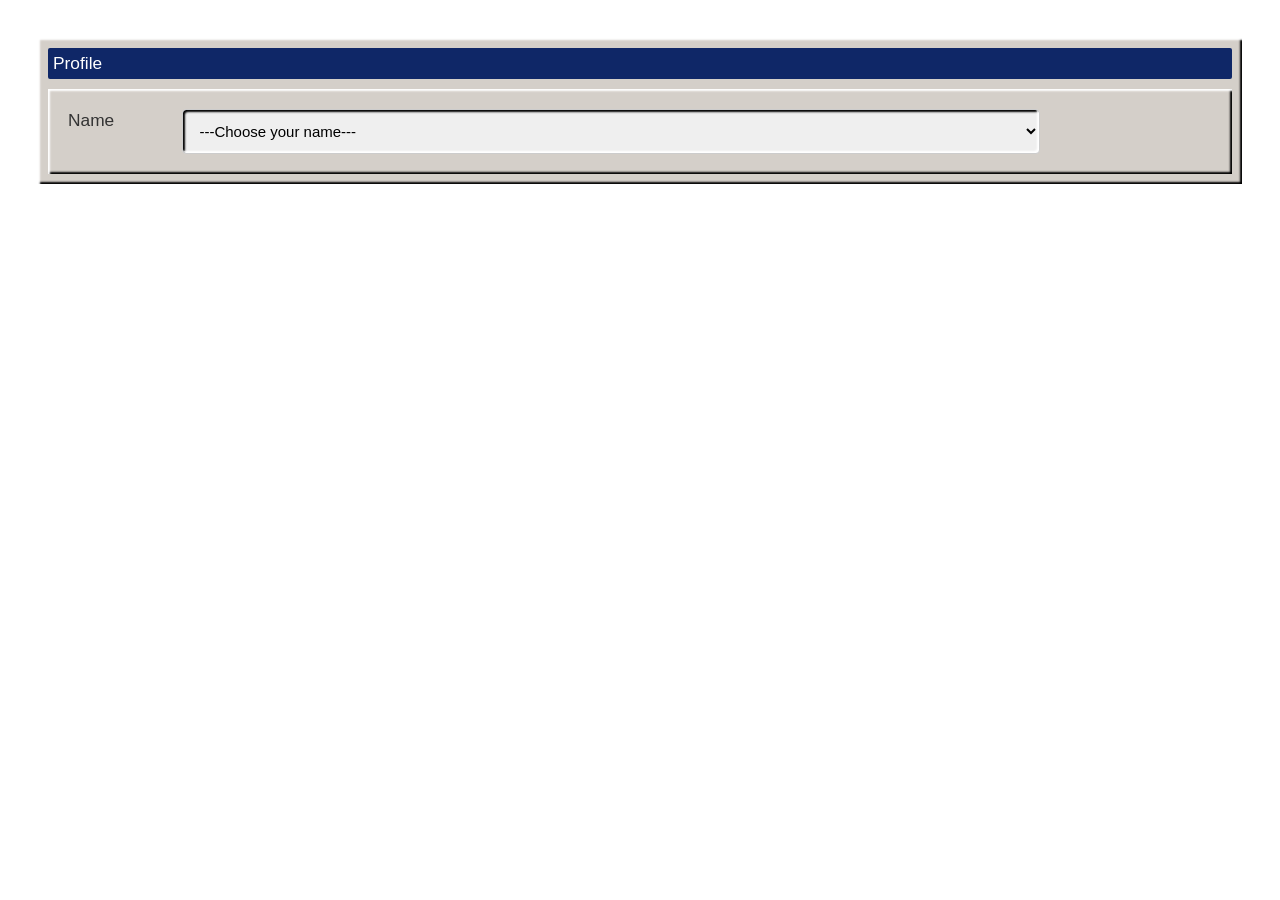
==== packet.html @ 144e25d4 "packet" ====
<!DOCTYPE html>
<html>

<head>
	<title>Jun Jung</title>
    <meta charset="utf-8" />
    <link rel="stylesheet" href="assets/packet.css" type="text/css" />
    <script src="assets/script.js"></script>
</head>

<body>
    
    
    <div class="container embossed">
    <div class="title">Profile</div>
        
    <div class="form_container embossed">    
  <form action="/action_page.php">  
  <div class="row">
    <div class="col-25">
      <label for="fname">Name</label>
    </div>
    <div class="col-75">
<!--        <div class="select">-->
            <select>
            <option value="analobo">---Choose your name---</option>
            <option value="analobo">Ana Lobo</option>
            <option value="anezka">Anežka Minarikova</option>
            <option value="anaa">Anna Sagström</option>
            <option value="harin">Harin Jung</option>
            <option value="herdiman">Herdimas Anggara</option>
            <option value="james">James Goggin</option>
            <option value="luize">Luiza Dale</option>
            <option value="mengyi">Mengyi Qian</option>
            <option value="mianwei">Mianwei Wang</option>
            <option value="milo">Milo Bonacci</option>
            <option value="mindy">Mindy Seu</option>
            <option value="minhwan">Minhwan Kim</option>
            <option value="nick">Nick Massarelli</option>
            <option value="rok">Rok Hudobivnik</option>
            <option value="tuan">Tuan Quoc Pham</option>
            </select>
<!--        </div>-->
    </div>
  </div>
<!--
  <div class="row">
    <div class="col-25">
      <label for="lname">Prescriber</label>
    </div>
    <div class="col-75">
      <div class="contents">Jun Jung</div>
    </div>
  </div>
-->
<!--
  <div class="row">
    <div class="col-25">
      <label for="country">Country</label>
    </div>
    <div class="col-75">
      <select id="country" name="country">
        <option value="australia">Australia</option>
        <option value="canada">Canada</option>
        <option value="usa">USA</option>
      </select>
    </div>
  </div>
  <div class="row">
    <div class="col-25">
      <label for="subject">Subject</label>
    </div>
    <div class="col-75">
      <textarea id="subject" name="subject" placeholder="Write something.." style="height:200px"></textarea>
    </div>
  </div>
-->
<!--
  <div class="row">
    <input type="submit" value="Submit">
  </div>
-->
  </form>
</div>
 
        
    </div>
    
    
</body>   
</html>
---- assets/packet.css ----
@font-face {
font-family: "MS";
src: url("MS.ttf") format("truetype");
}

body {
    font-family: arial, Geneva, sans-serif;
    padding: 30px;
    font-size: 13pt;
}

h1 {
    text-align: center;
}

.container {
  background-color: rgb(212, 207, 201);
  padding: 10px;
}

.title {
    color: white;
    height: auto;
    background-color: rgb(15,39,103);
    padding: 5px;
    border-radius: 2px;
}

.form_container {
/*    border: 1px solid;*/
    margin-top: 10px;
    padding: 20px;
}

div[class*="embossed"] {
    background: rgb(212, 207, 201);
    color: #333;
}

.embossed {
    box-shadow: 
        inset 2px 2px 2px rgba(255,255,255), 
        inset -2px -2px 2px rgba(0,0,0);
}



* {
  box-sizing: border-box;
}

input[type=text], select, textarea {
  width: 100%;
  padding: 12px;
  border: 1px solid #ccc;
  border-radius: 4px;
  resize: vertical;
}

label {
  display: inline-block;
}


select {
    font-size: 15px;
        box-shadow: 
        inset -2px -2px 2px rgba(255,255,255), 
        inset 2px 2px 2px rgba(0,0,0);
/*    border-radius: 0px;*/
}

.select {
                position: relative; 
                display: block; 
                width: 15em; 
                height: 2em; 
                line-height: 3; 
                overflow: hidden; 
                border-radius: .25em; 
                padding-bottom:10px; 
}


.col-25 {
  float: left;
  width: 10%;
    padding-top: 1px;
    padding-bottom: 20px;
}

.col-75 {
  float: left;
  width: 75%;
/*    height: 100px;*/
}

.contents {
    padding-top: 1px;  
}

/* Clear floats after the columns */
.row:after {
  content: "";
  display: table;
  clear: both;
}

input[type=submit] {
  background-color: #4CAF50;
  color: white;
  padding: 12px 20px;
  border: none;
  border-radius: 4px;
  cursor: pointer;
  float: right;
}

input[type=submit]:hover {
  background-color: #45a049;
}

/* Responsive layout - when the screen is less than 600px wide, make the two columns stack on top of each other instead of next to each other */
@media screen and (max-width: 600px) {
  .col-25, .col-75, input[type=submit] {
    width: 100%;
    margin-top: 0;
  }
}
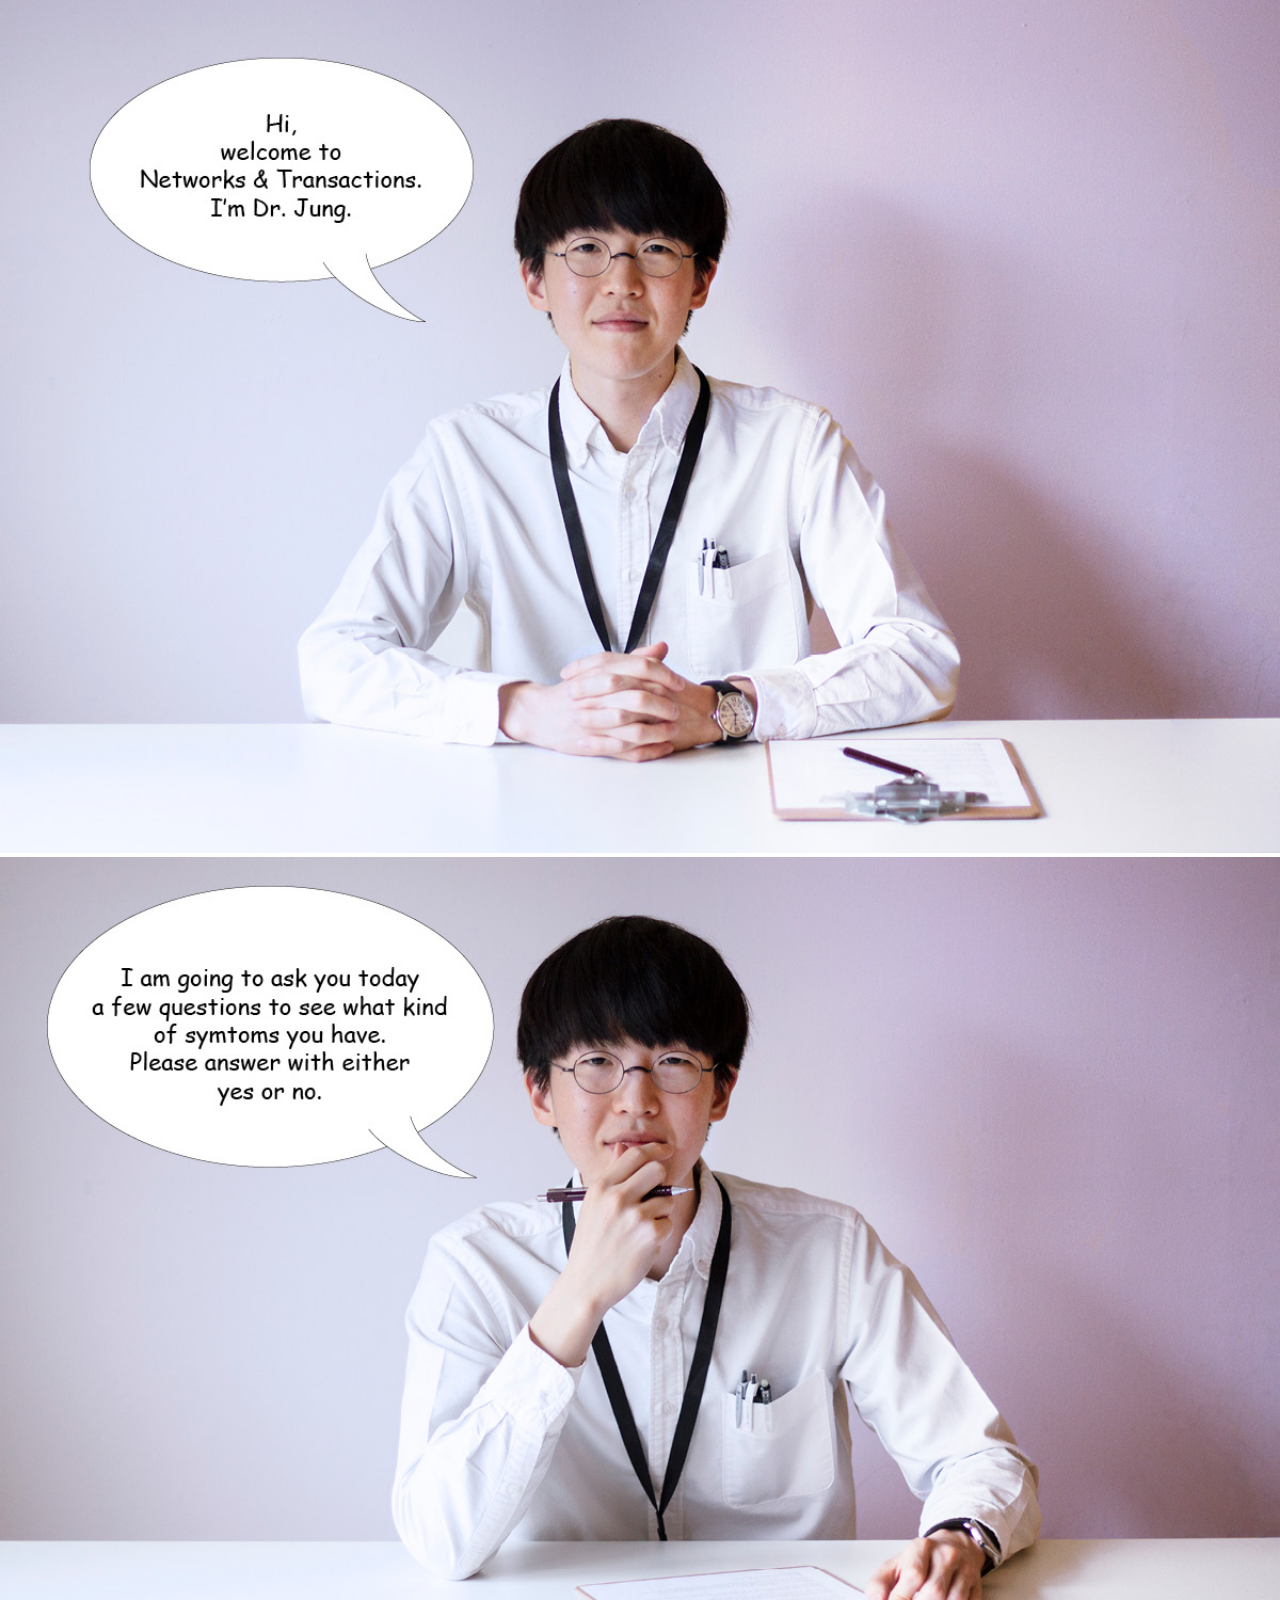
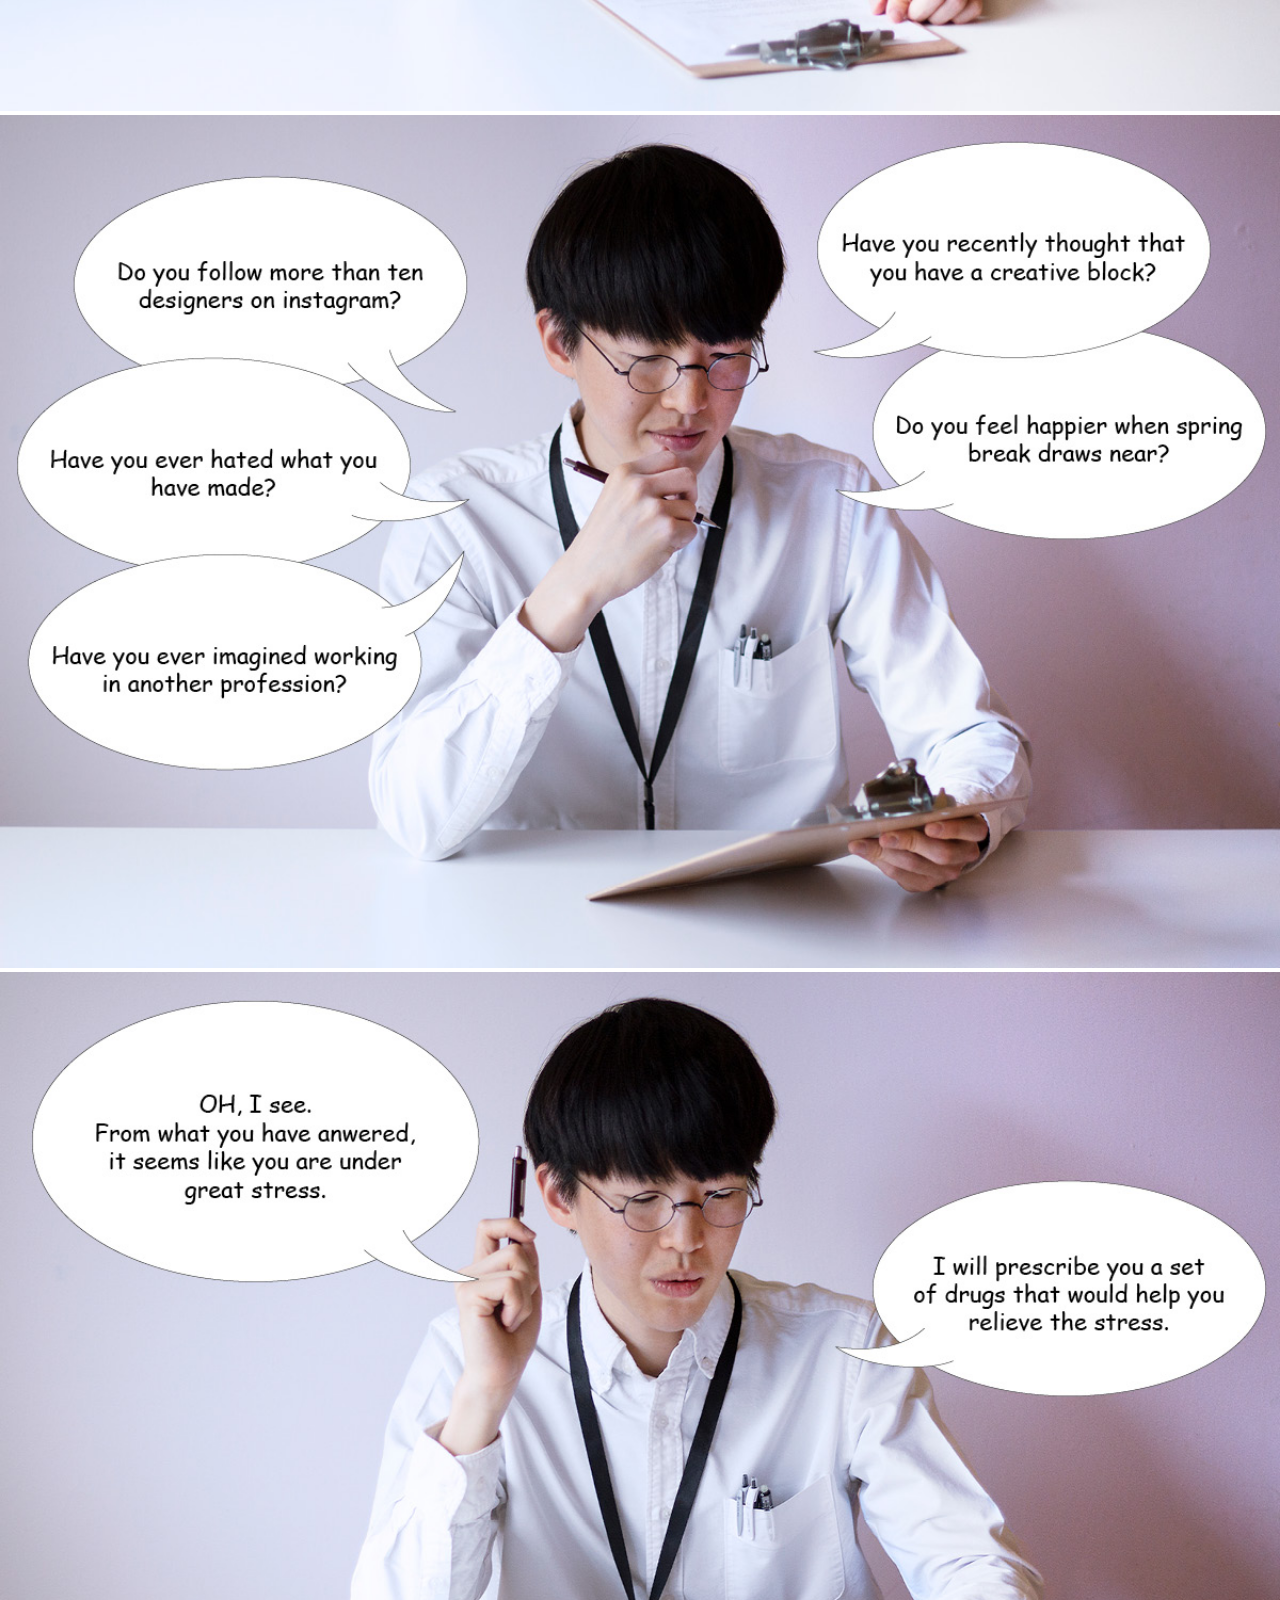
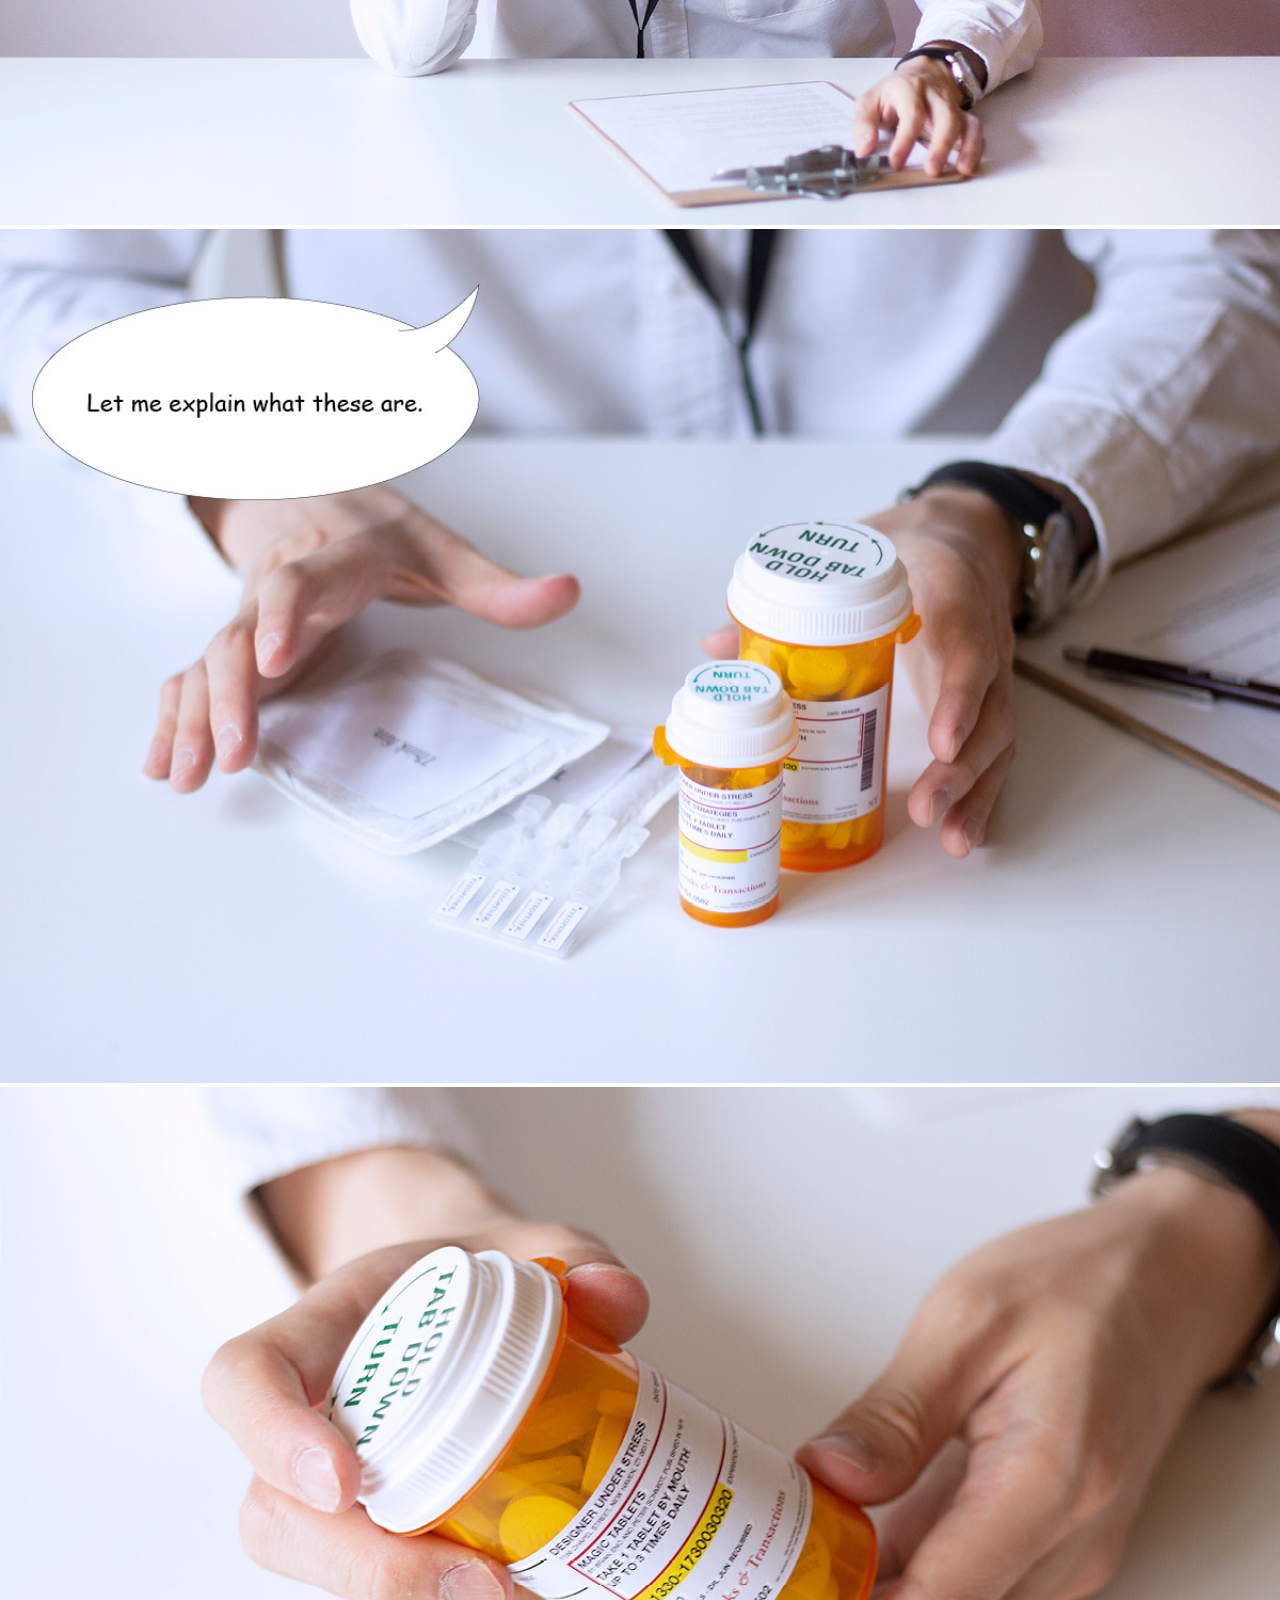
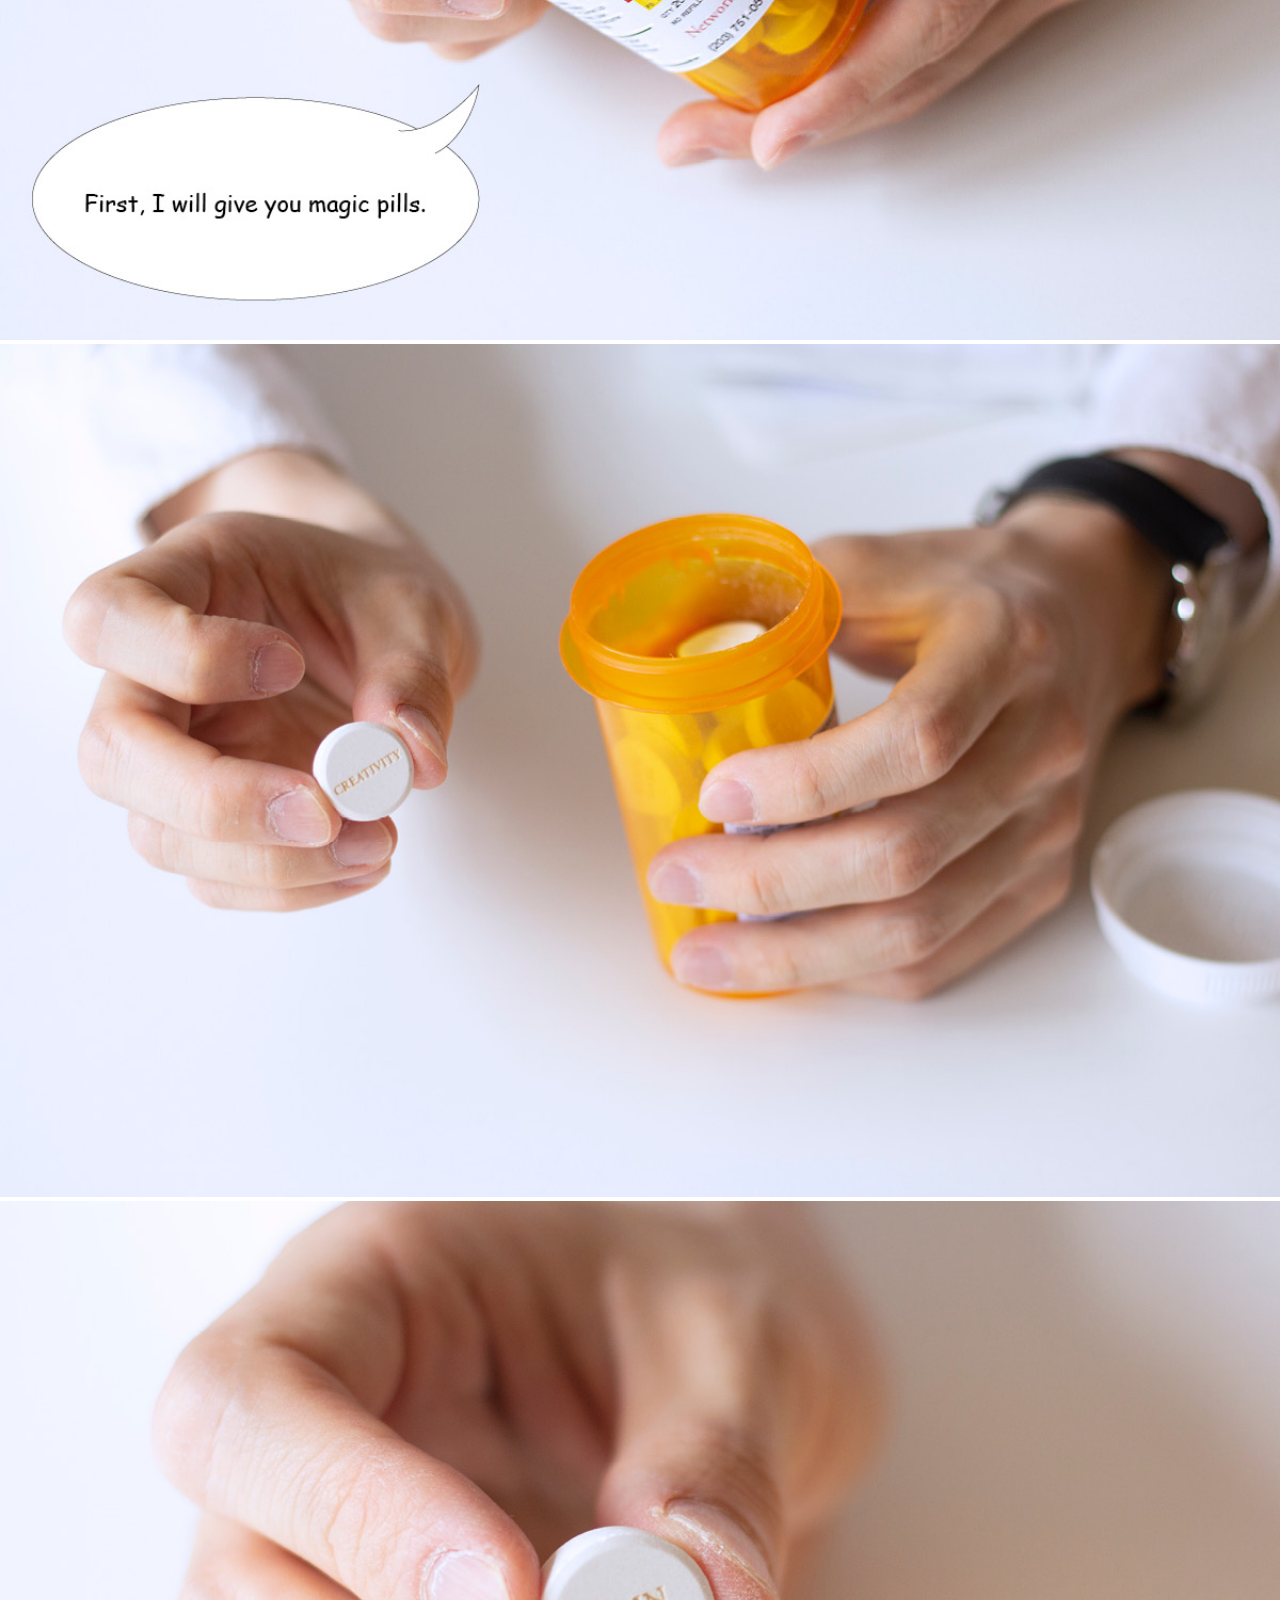
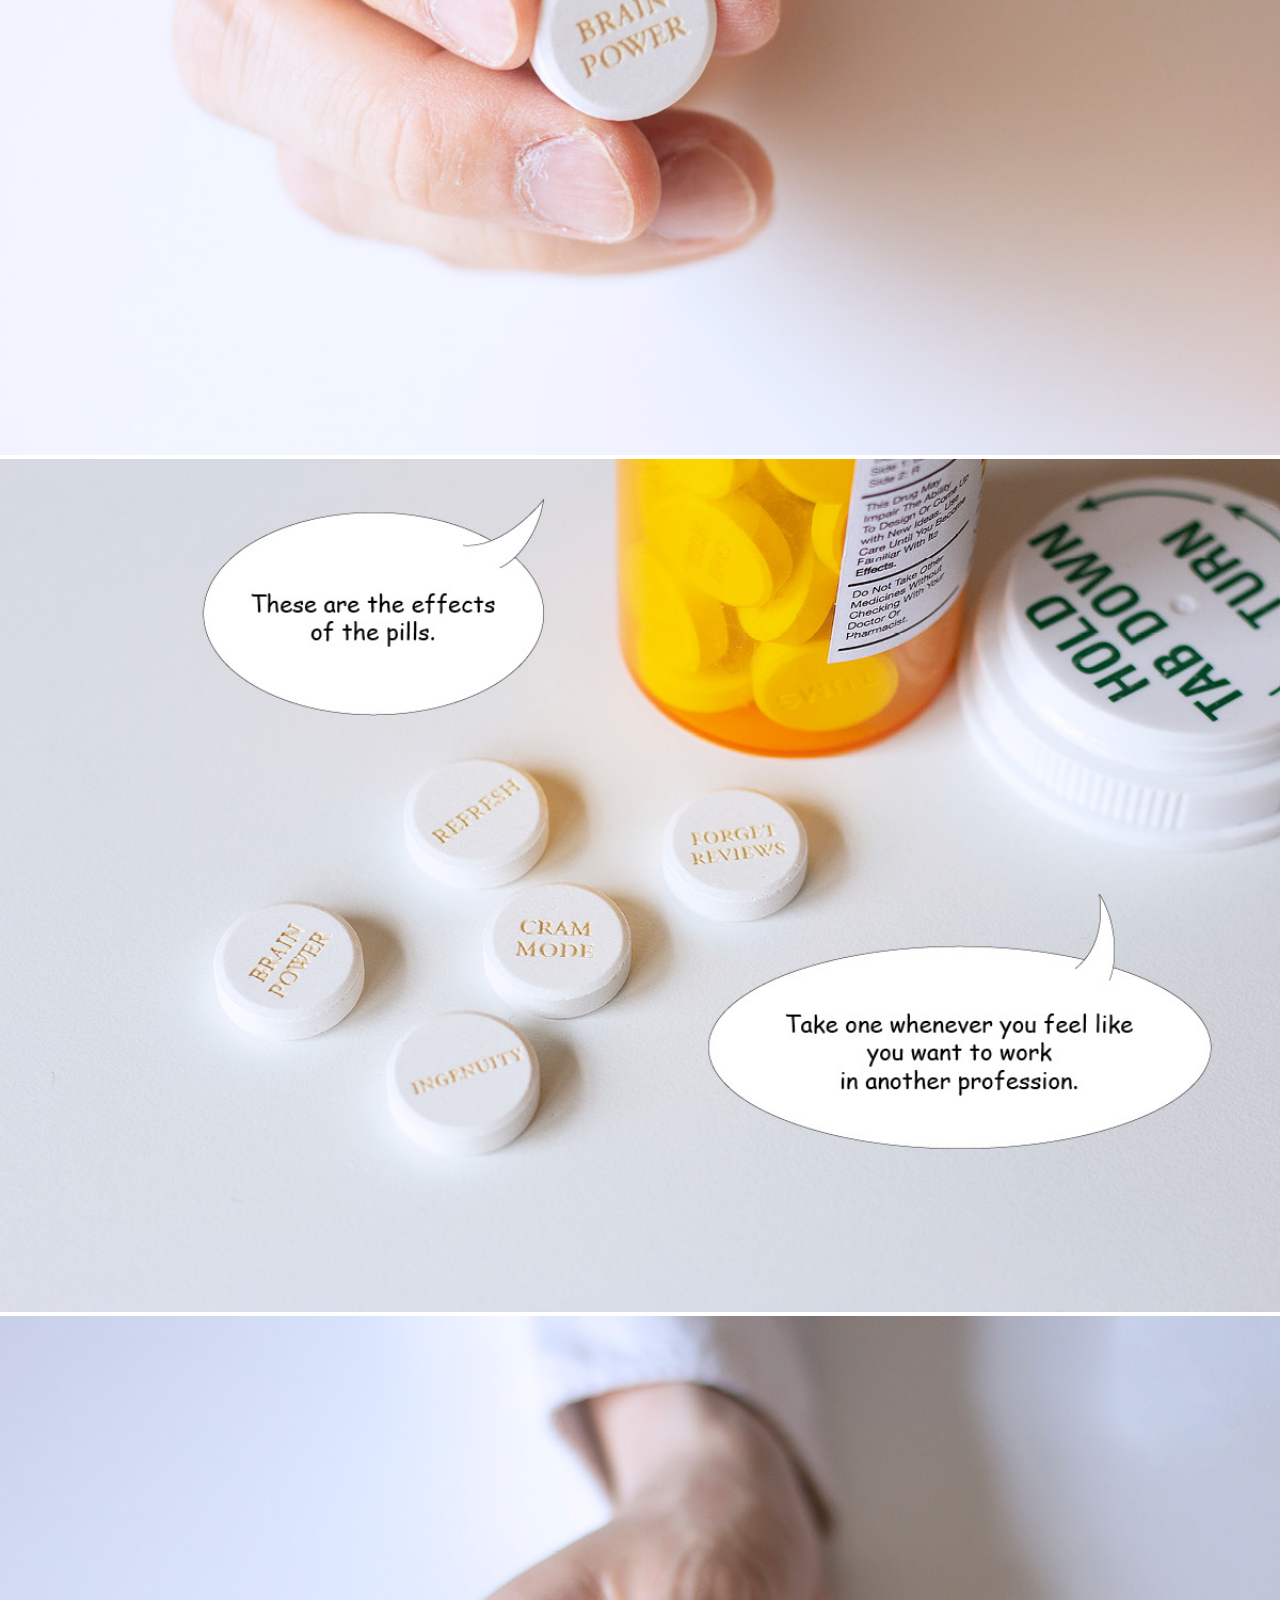
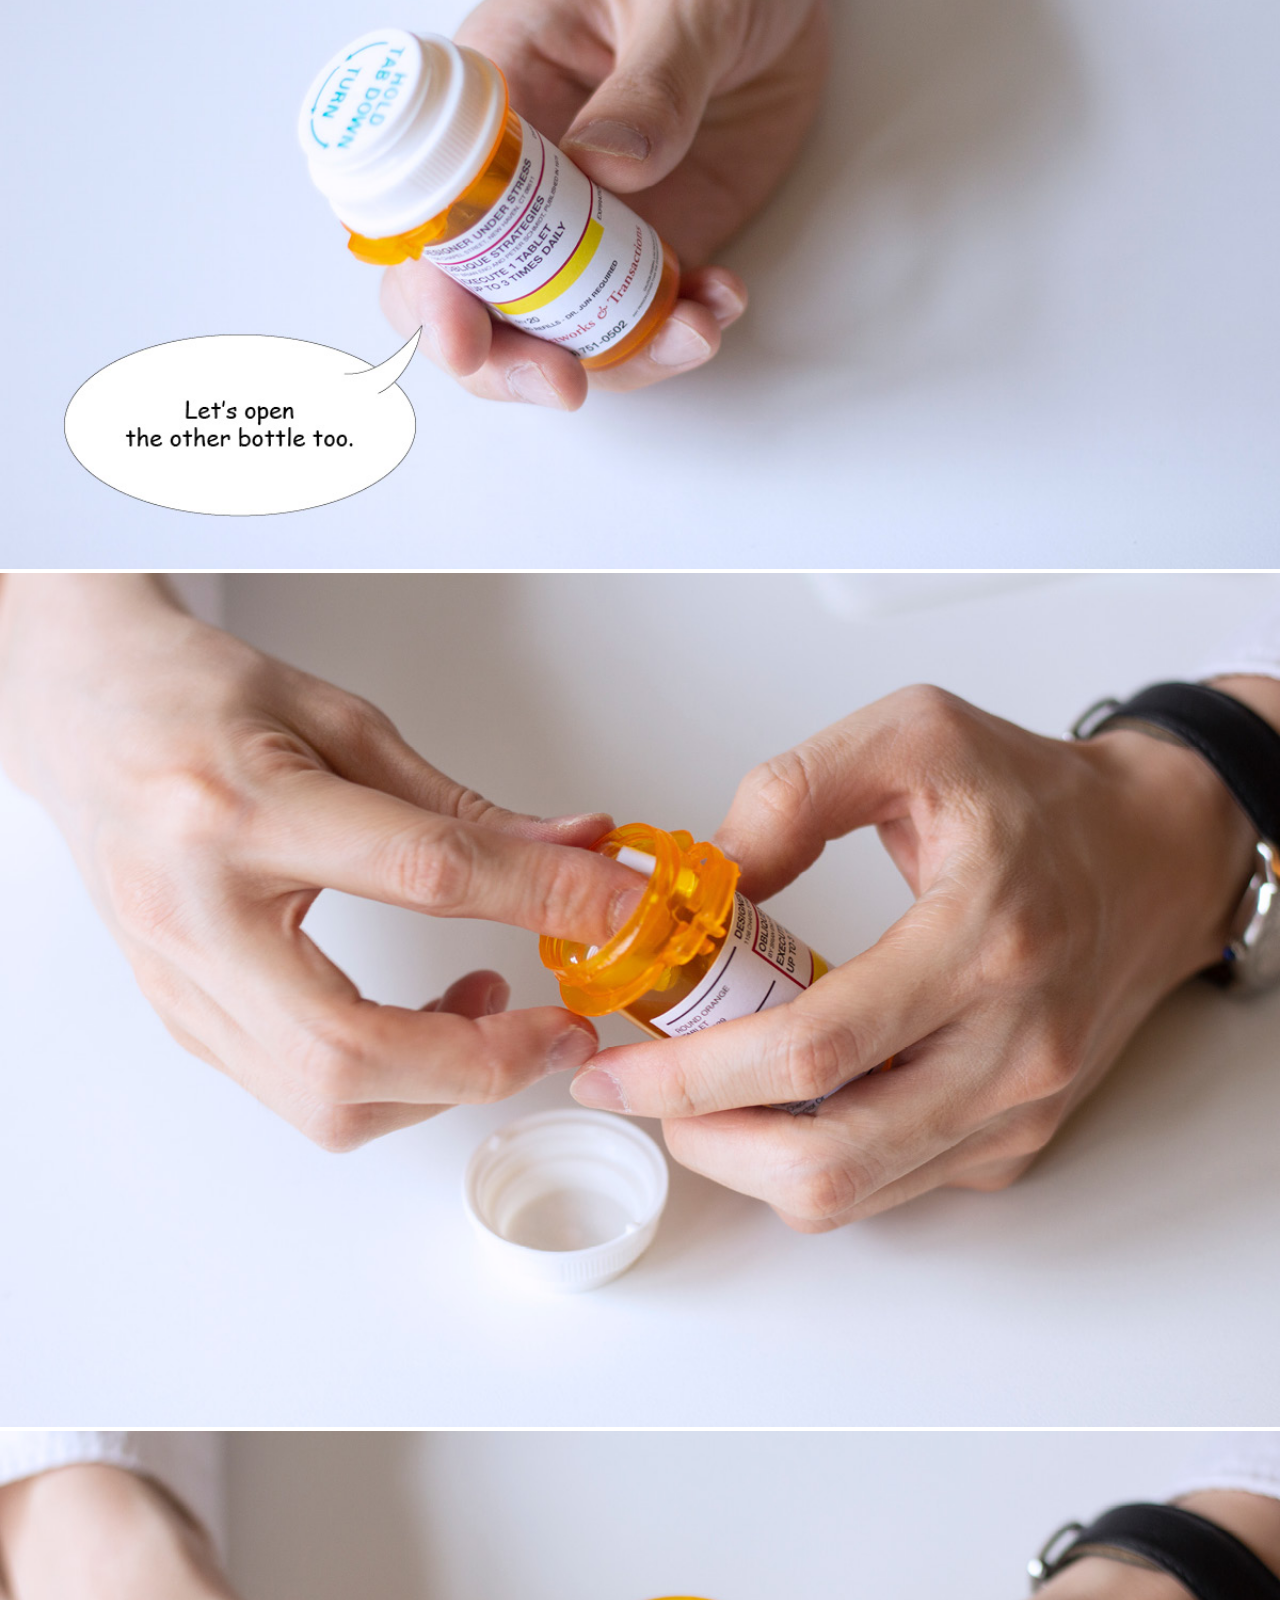
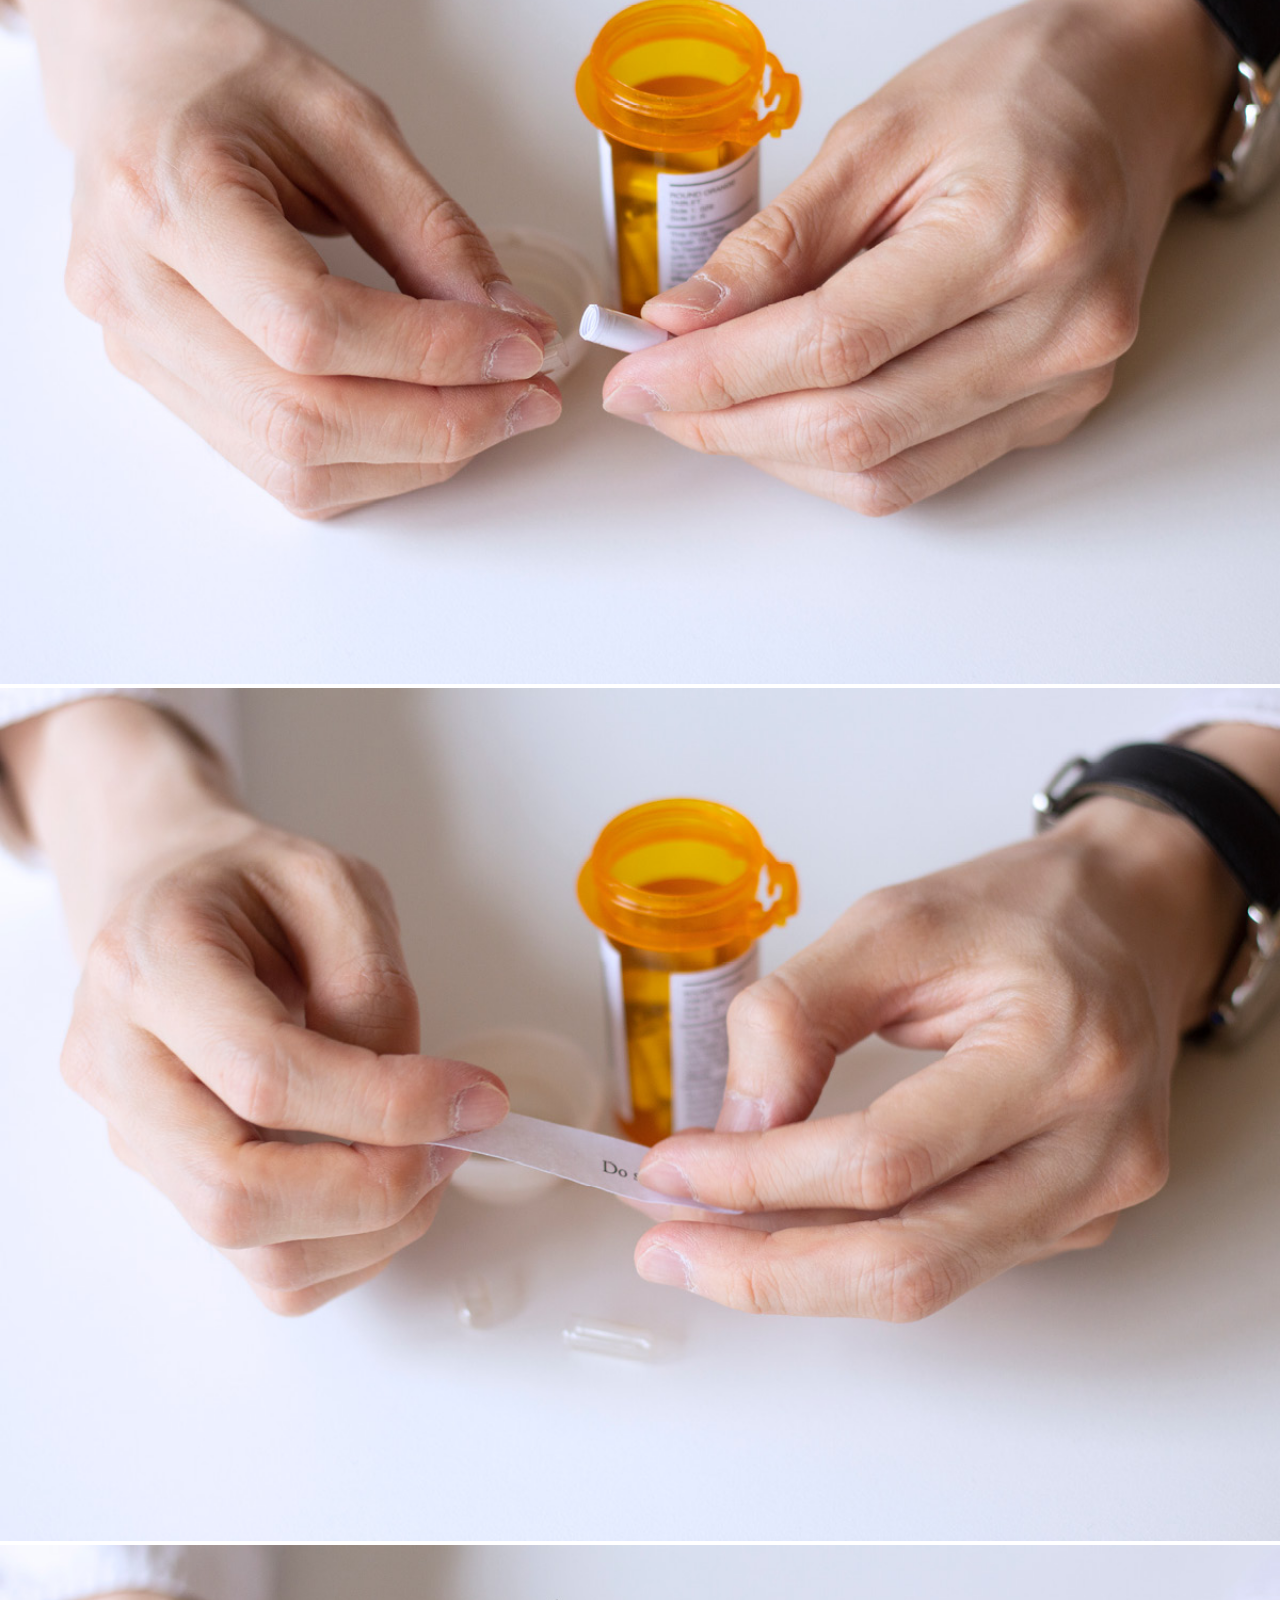
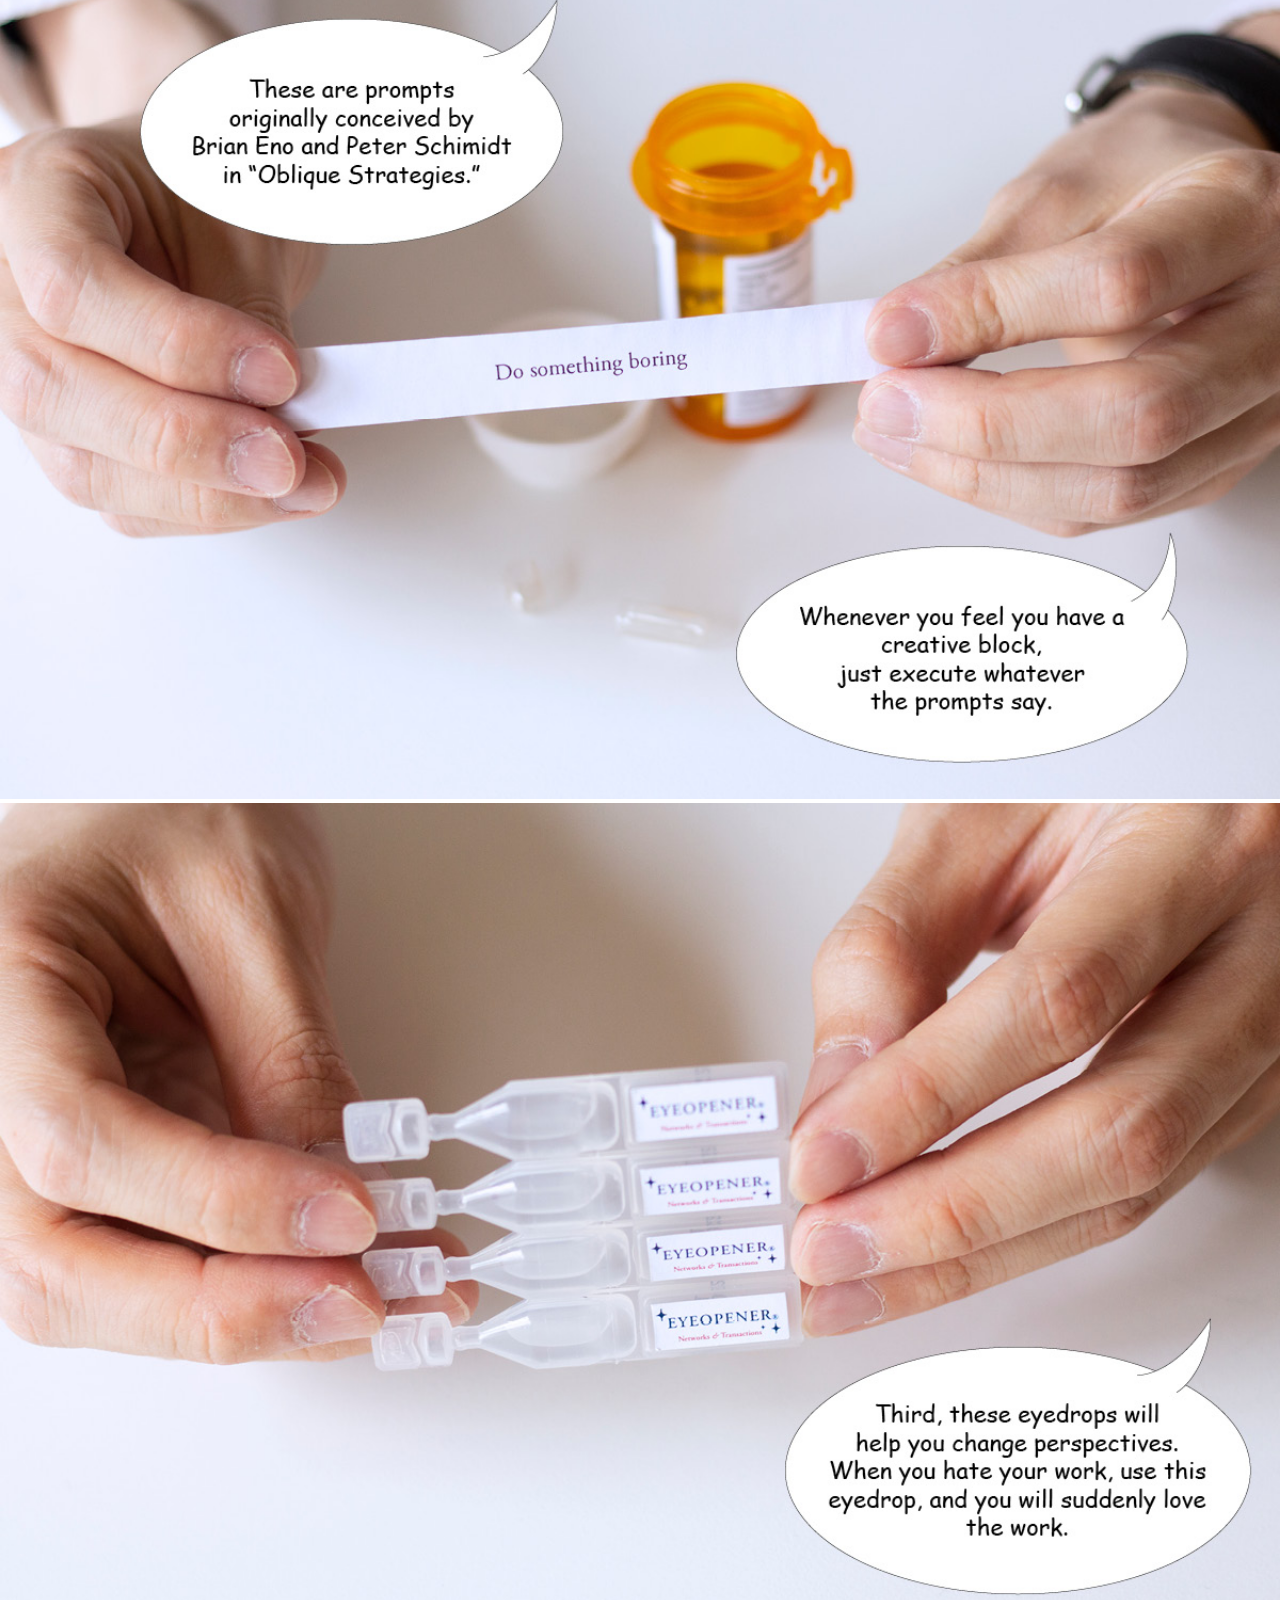
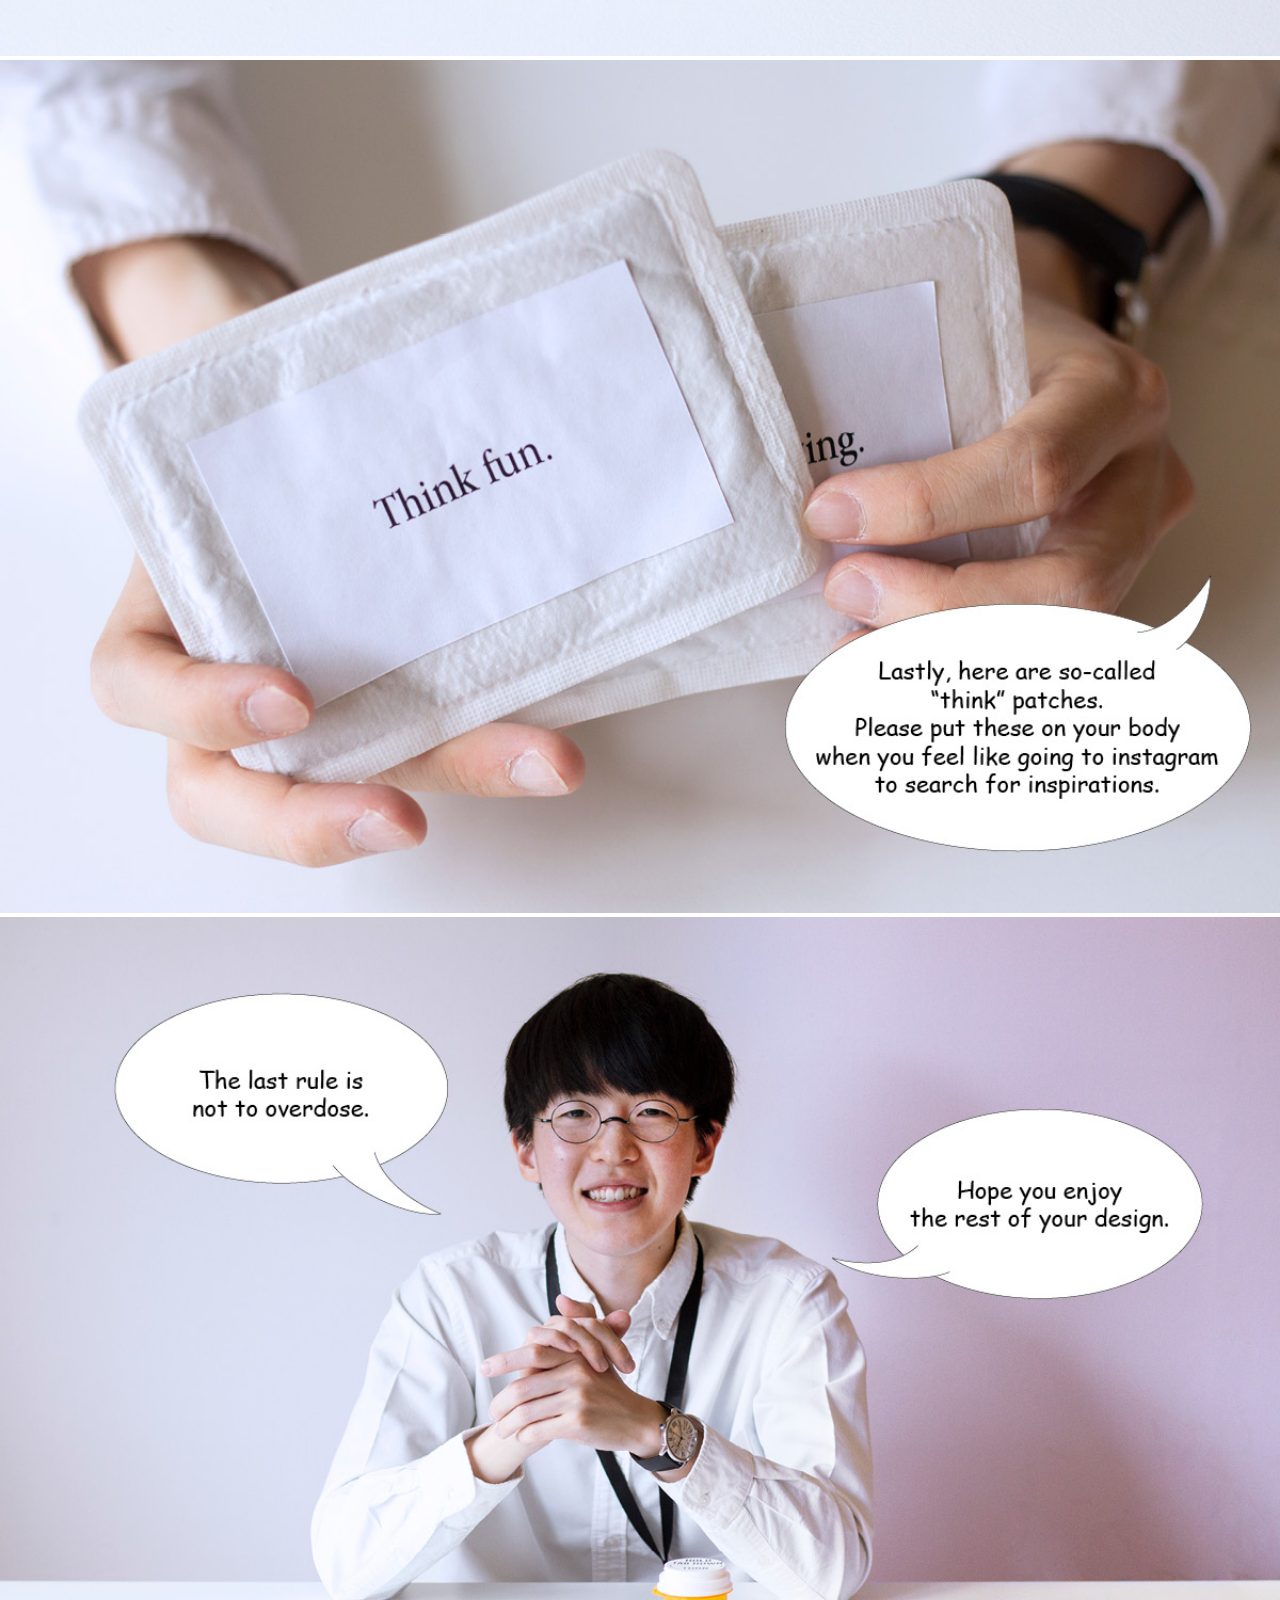
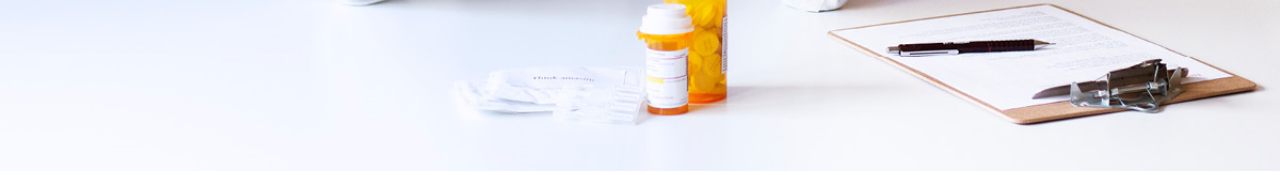
==== commit f1869676: "050120" ====
--- a/packet.html
+++ b/packet.html
@@ -3,90 +3,39 @@
 <html>
 
 <head>
-	<title>Jun Jung</title>
+	<title>Dr. Jung</title>
     <meta charset="utf-8" />
-    <link rel="stylesheet" href="assets/packet.css" type="text/css" />
-    <script src="assets/script.js"></script>
+    <link rel="stylesheet" href="assets/packet.css" type="text/css">
+
 </head>
 
 <body>
     
-    
-    <div class="container embossed">
-    <div class="title">Profile</div>
-        
-    <div class="form_container embossed">    
-  <form action="/action_page.php">  
-  <div class="row">
-    <div class="col-25">
-      <label for="fname">Name</label>
-    </div>
-    <div class="col-75">
-<!--        <div class="select">-->
-            <select>
-            <option value="analobo">---Choose your name---</option>
-            <option value="analobo">Ana Lobo</option>
-            <option value="anezka">Anežka Minarikova</option>
-            <option value="anaa">Anna Sagström</option>
-            <option value="harin">Harin Jung</option>
-            <option value="herdiman">Herdimas Anggara</option>
-            <option value="james">James Goggin</option>
-            <option value="luize">Luiza Dale</option>
-            <option value="mengyi">Mengyi Qian</option>
-            <option value="mianwei">Mianwei Wang</option>
-            <option value="milo">Milo Bonacci</option>
-            <option value="mindy">Mindy Seu</option>
-            <option value="minhwan">Minhwan Kim</option>
-            <option value="nick">Nick Massarelli</option>
-            <option value="rok">Rok Hudobivnik</option>
-            <option value="tuan">Tuan Quoc Pham</option>
-            </select>
-<!--        </div>-->
-    </div>
-  </div>
+<div class="slideshow-container">
+    <div class="mySlides"><img src="img/packet1.jpg"></div>
+    <div class="mySlides"><img src="img/packet2.jpg"></div>    
+    <div class="mySlides"><img src="img/packet3.jpg"></div>
+    <div class="mySlides"><img src="img/packet4.jpg"></div>    
+    <div class="mySlides"><img src="img/packet5.jpg"></div>
+    <div class="mySlides"><img src="img/packet6.jpg"></div>    
+    <div class="mySlides"><img src="img/packet7.jpg"></div>
+    <div class="mySlides"><img src="img/packet8.jpg"></div>    
+    <div class="mySlides"><img src="img/packet9.jpg"></div>
+    <div class="mySlides"><img src="img/packet10.jpg"></div>    
+    <div class="mySlides"><img src="img/packet11.jpg"></div>
+    <div class="mySlides"><img src="img/packet12.jpg"></div>
+    <div class="mySlides"><img src="img/packet13.jpg"></div>
+    <div class="mySlides"><img src="img/packet14.jpg"></div>    
+    <div class="mySlides"><img src="img/packet15.jpg"></div>
+    <div class="mySlides"><img src="img/packet16.jpg"></div>    
+    <div class="mySlides"><img src="img/packet17.jpg"></div>
 <!--
-  <div class="row">
-    <div class="col-25">
-      <label for="lname">Prescriber</label>
-    </div>
-    <div class="col-75">
-      <div class="contents">Jun Jung</div>
-    </div>
-  </div>
+    <div class="left" onclick="plusSlides(-1)"></div>
+    <div class="right" onclick="plusSlides(1)"></div>
 -->
-<!--
-  <div class="row">
-    <div class="col-25">
-      <label for="country">Country</label>
-    </div>
-    <div class="col-75">
-      <select id="country" name="country">
-        <option value="australia">Australia</option>
-        <option value="canada">Canada</option>
-        <option value="usa">USA</option>
-      </select>
-    </div>
-  </div>
-  <div class="row">
-    <div class="col-25">
-      <label for="subject">Subject</label>
-    </div>
-    <div class="col-75">
-      <textarea id="subject" name="subject" placeholder="Write something.." style="height:200px"></textarea>
-    </div>
-  </div>
--->
-<!--
-  <div class="row">
-    <input type="submit" value="Submit">
-  </div>
--->
-  </form>
 </div>
- 
-        
-    </div>
     
     
-</body>   
+</body>
+<script type="text/javascript" src="assets/packet.js"></script>    
 </html>
--- a/assets/packet.css
+++ b/assets/packet.css
@@ -1,131 +1,37 @@
-@font-face {
-font-family: "MS";
-src: url("MS.ttf") format("truetype");
+body {
+    margin: 0;
+    padding: 0;
 }
 
-body {
-    font-family: arial, Geneva, sans-serif;
-    padding: 30px;
-    font-size: 13pt;
+.slideshow-container {
+    margin: 0;
+    padding: 0;
+    width: 100%;
 }
 
-h1 {
-    text-align: center;
+.left {
+    position: absolute;
+    top: 0;
+    width: 50vw;
+    height: 100vh;
 }
 
-.container {
-  background-color: rgb(212, 207, 201);
-  padding: 10px;
+.left:hover {
+    cursor: w-resize;
 }
 
-.title {
-    color: white;
-    height: auto;
-    background-color: rgb(15,39,103);
-    padding: 5px;
-    border-radius: 2px;
+.right {
+    position: absolute;
+    top: 0;
+    width: 50vw;
+    height: 100vh;
+    left: 50vw;
 }
 
-.form_container {
-/*    border: 1px solid;*/
-    margin-top: 10px;
-    padding: 20px;
+.right:hover {
+    cursor: e-resize; 
 }
 
-div[class*="embossed"] {
-    background: rgb(212, 207, 201);
-    color: #333;
-}
-
-.embossed {
-    box-shadow: 
-        inset 2px 2px 2px rgba(255,255,255), 
-        inset -2px -2px 2px rgba(0,0,0);
-}
-
-
-
-* {
-  box-sizing: border-box;
-}
-
-input[type=text], select, textarea {
-  width: 100%;
-  padding: 12px;
-  border: 1px solid #ccc;
-  border-radius: 4px;
-  resize: vertical;
-}
-
-label {
-  display: inline-block;
-}
-
-
-select {
-    font-size: 15px;
-        box-shadow: 
-        inset -2px -2px 2px rgba(255,255,255), 
-        inset 2px 2px 2px rgba(0,0,0);
-/*    border-radius: 0px;*/
-}
-
-.select {
-                position: relative; 
-                display: block; 
-                width: 15em; 
-                height: 2em; 
-                line-height: 3; 
-                overflow: hidden; 
-                border-radius: .25em; 
-                padding-bottom:10px; 
-}
-
-
-.col-25 {
-  float: left;
-  width: 10%;
-    padding-top: 1px;
-    padding-bottom: 20px;
-}
-
-.col-75 {
-  float: left;
-  width: 75%;
-/*    height: 100px;*/
-}
-
-.contents {
-    padding-top: 1px;  
-}
-
-/* Clear floats after the columns */
-.row:after {
-  content: "";
-  display: table;
-  clear: both;
-}
-
-input[type=submit] {
-  background-color: #4CAF50;
-  color: white;
-  padding: 12px 20px;
-  border: none;
-  border-radius: 4px;
-  cursor: pointer;
-  float: right;
-}
-
-input[type=submit]:hover {
-  background-color: #45a049;
-}
-
-/* Responsive layout - when the screen is less than 600px wide, make the two columns stack on top of each other instead of next to each other */
-@media screen and (max-width: 600px) {
-  .col-25, .col-75, input[type=submit] {
+img {
     width: 100%;
-    margin-top: 0;
-  }
-}
-
-
+}
